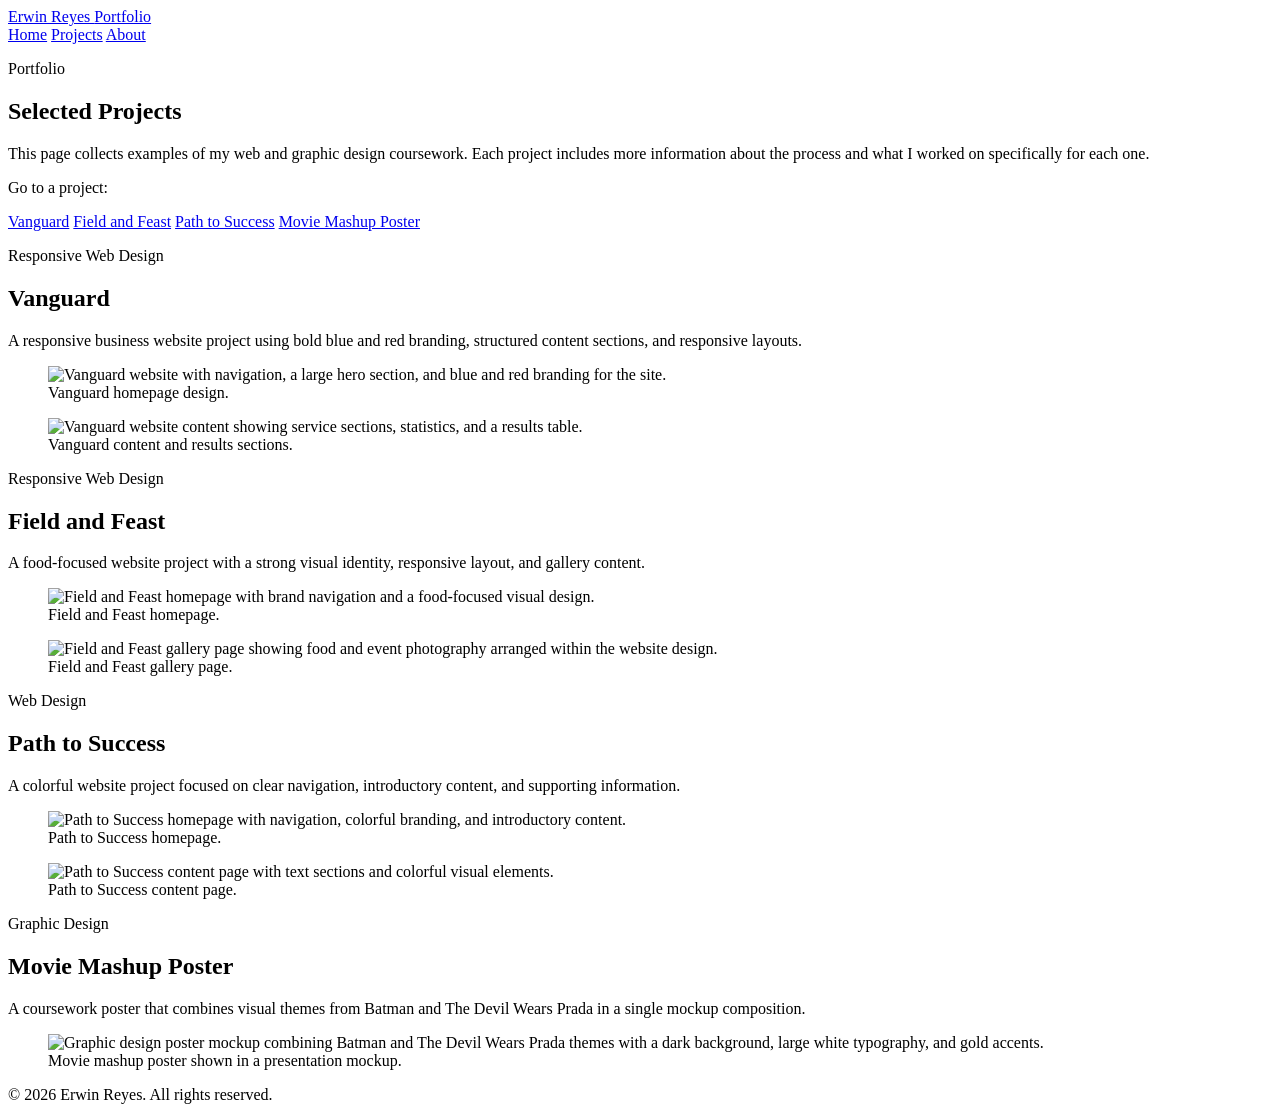
==== project.html @ 3ee5e314 "added section buttons to the project.html" ====
<!DOCTYPE html>
<html lang="en">

<head>
    <meta charset="utf-8">
    <meta name="viewport" content="width=device-width, initial-scale=1">
    <meta name="description" content="View Erwin Reyes's Vanguard, Field and Feast, Path to Success, and Movie Mashup Poster projects with descriptions and screenshots">
    <title>Projects | Erwin Reyes Portfolio</title>
    <link rel="canonical" href="https://ereyes59.github.io/portfolio/project.html">
    <link rel="stylesheet" href="stylesheet.css">
</head>

<body>
    
    <header class="site-header">
        <div class="header-inner">
            <a class="site-logo" href="index.html">
                Erwin Reyes
                <span> Portfolio</span>
            </a>

            <nav class="site-nav" aria-label="Main navigation">
                <a href="index.html">Home</a>
                <a href="project.html" aria-current="page">Projects</a>
                <a href="about.html">About</a>
            </nav>

        </div>
    </header>

    <main id="main-content">
        <section class="container">
            <div class="intro">
                <p class="eyebrow">Portfolio</p>
                <h1>Selected Projects</h1>
                <p>This page collects examples of my web and graphic design coursework. Each project includes more information about the process and what I worked on specifically for each one.</p>
                <nav class="project-jump-nav" aria-label="Jump to project">
                    <p>Go to a project:</p>
                    <a href="#vanguard">Vanguard</a>
                    <a href="#field-and-feast">Field and Feast</a>
                    <a href="#path-to-success">Path to Success</a>
                    <a href="#mashup-poster">Movie Mashup Poster</a>
                </nav>
            </div>
        </section>

        <section id="vanguard" class="container project-section" aria-labelledby="vanguard-heading">
            <div class="intro">
                <p class="eyebrow">Responsive Web Design</p>
                <h2 id="vanguard-heading">Vanguard</h2>
                <p>A responsive business website project using bold blue and red branding, structured content sections, and responsive layouts.</p>
            </div>
            <div class="projects-grid two-column">
                <figure class="project-figure">
                    <img class="project-image" src="assets/images/vanguard-home.png" alt="Vanguard website with navigation, a large hero section, and blue and red branding for the site." width="800" height="629">
                    <figcaption>Vanguard homepage design.</figcaption>
                </figure>

                <figure class="project-figure">
                    <img class="project-image" src="assets/images/vanguard-content.png" alt="Vanguard website content showing service sections, statistics, and a results table." width="800" height="630">
                    <figcaption>Vanguard content and results sections.</figcaption>
                </figure>
            </div>
        </section>

        <section id="field-and-feast" class="container project-section" aria-labelledby="field-heading">
            <div class="intro">
                <p class="eyebrow">Responsive Web Design</p>
                <h2 id="field-heading">Field and Feast</h2>
                <p>A food-focused website project with a strong visual identity, responsive layout, and gallery content.</p>
            </div>
            <div class="projects-grid two-column">
                <figure class="project-figure">
                    <img class="project-image" src="assets/images/field-and-feast-home.png" alt="Field and Feast homepage with brand navigation and a food-focused visual design." width="800" height="1029">
                    <figcaption>Field and Feast homepage.</figcaption>
                </figure>

                <figure class="project-figure">
                    <img class="project-image" src="assets/images/field-and-feast-gallery.png" alt="Field and Feast gallery page showing food and event photography arranged within the website design." width="800" height="1158">
                    <figcaption>Field and Feast gallery page.</figcaption>
                </figure>
            </div>
        </section>

        <section id="path-to-success" class="container project-section" aria-labelledby="path-heading">
            <div class="intro">
                <p class="eyebrow">Web Design</p>
                <h2 id="path-heading">Path to Success</h2>
                <p>A colorful website project focused on clear navigation, introductory content, and supporting information.</p>
            </div>
            <div class="projects-grid two-column">
                <figure class="project-figure">
                    <img class="project-image narrow-project-image" src="assets/images/path-to-success-home.png" alt="Path to Success homepage with navigation, colorful branding, and introductory content." width="486" height="1264">
                    <figcaption>Path to Success homepage.</figcaption>
                </figure>
                <figure class="project-figure">
                    <img class="project-image narrow-project-image" src="assets/images/path-to-success-content.png" alt="Path to Success content page with text sections and colorful visual elements." width="483" height="1259">
                    <figcaption>Path to Success content page.</figcaption>
                </figure>
            </div>
        </section>

        <section id="mashup-poster" class="container project-section" aria-labelledby="poster-heading">
            <div class="intro">
                <p class="eyebrow">Graphic Design</p>
                <h2 id="poster-heading">Movie Mashup Poster</h2>
                <p>A coursework poster that combines visual themes from Batman and The Devil Wears Prada in a single mockup composition.</p>
            </div>
            <figure class="project-figure poster-figure">
                <img class="project-image" src="assets/images/mash-up-poster__mockup.png" alt="Graphic design poster mockup combining Batman and The Devil Wears Prada themes with a dark background, large white typography, and gold accents." width="800" height="600">
                <figcaption>Movie mashup poster shown in a presentation mockup.</figcaption>
            </figure>
            </section>
    </main>

    <footer class="site-footer">
        <div class="container">
            <p>&copy; 2026 Erwin Reyes. All rights reserved.</p>
        </div>
    </footer>
    
</body>
</html>
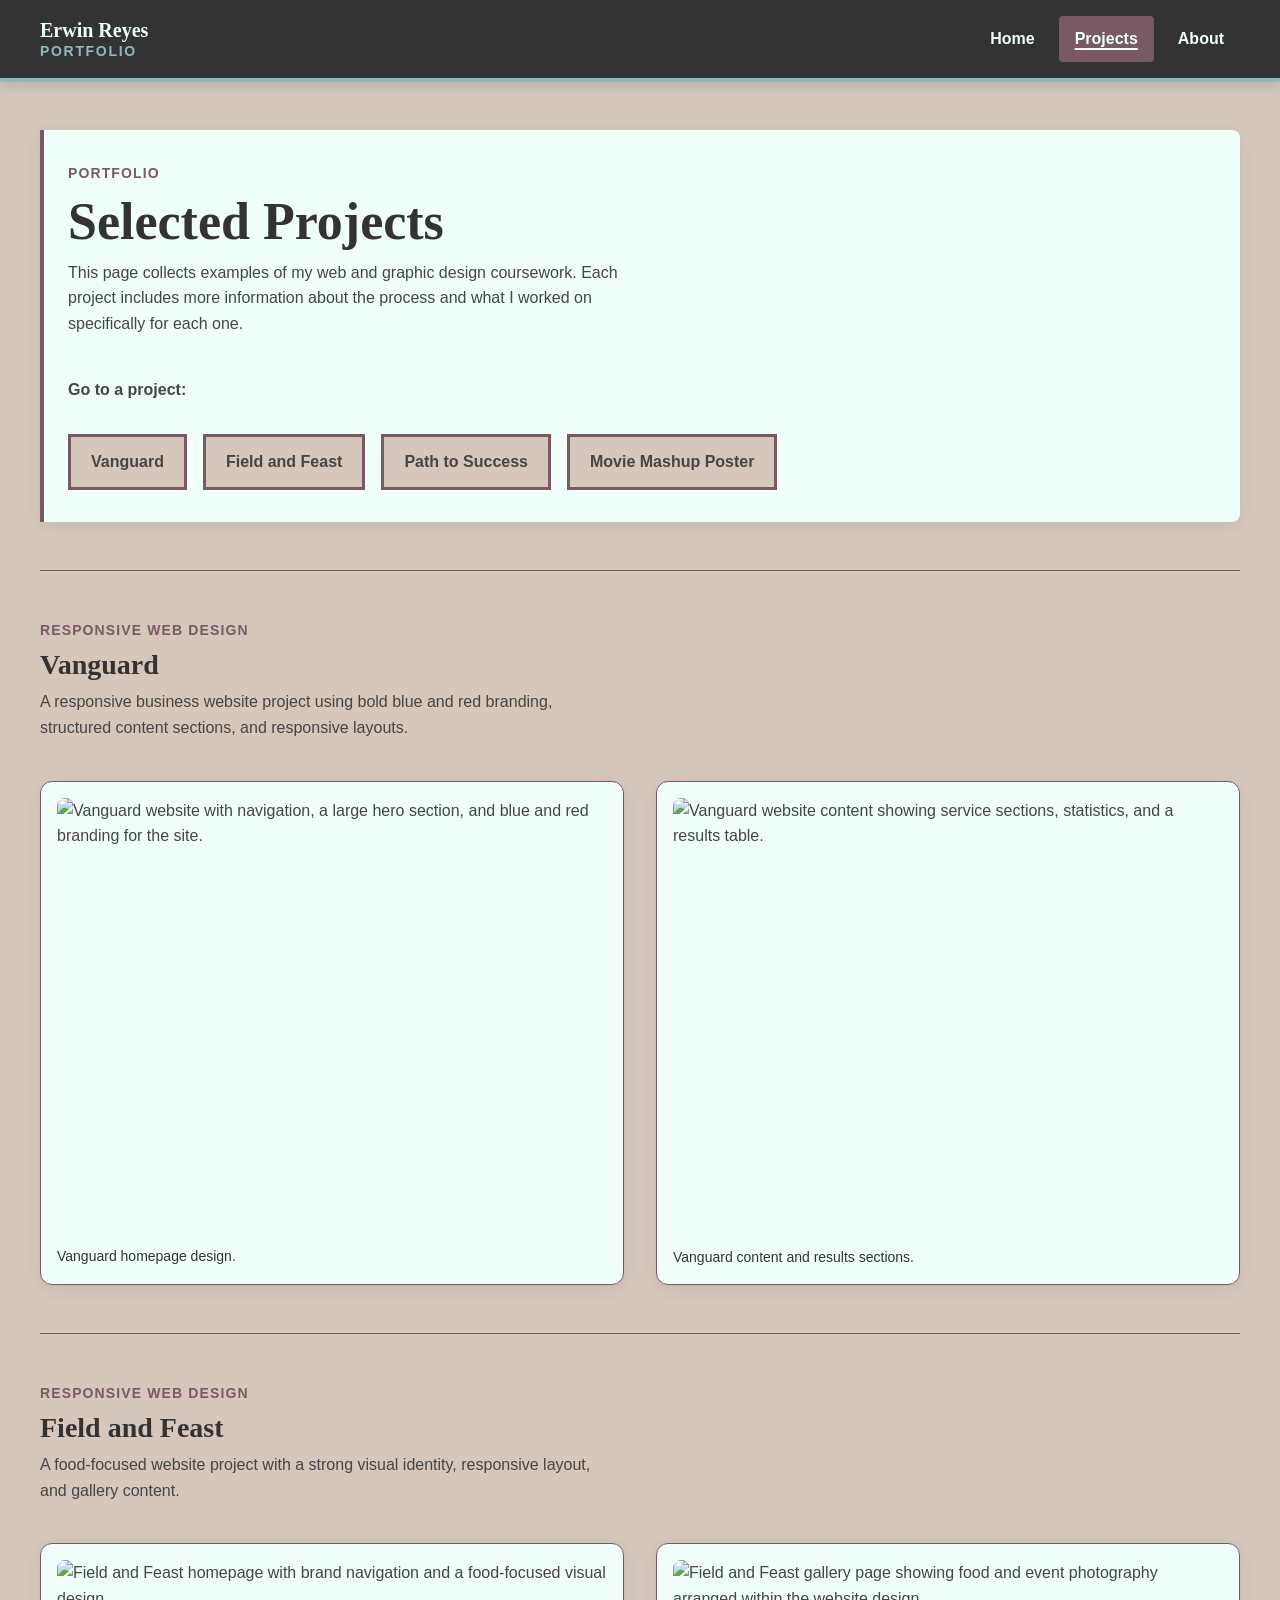
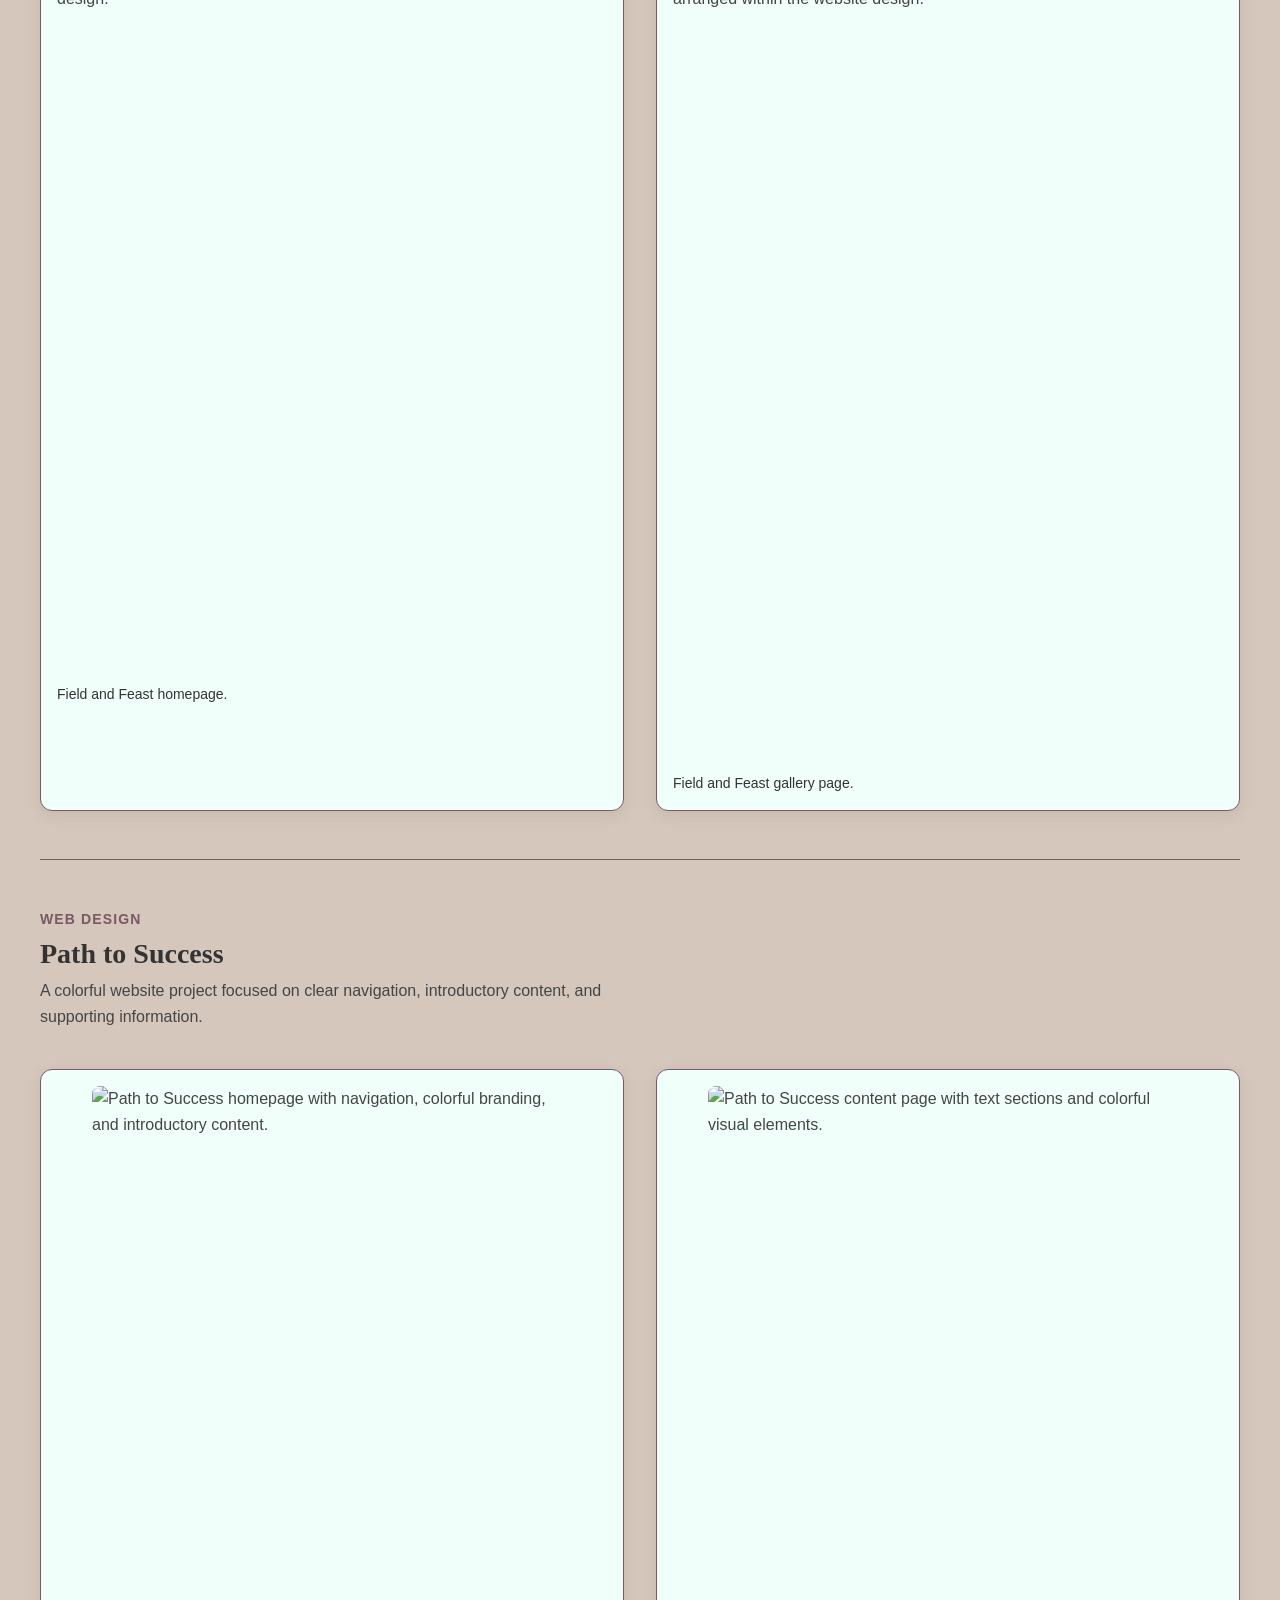
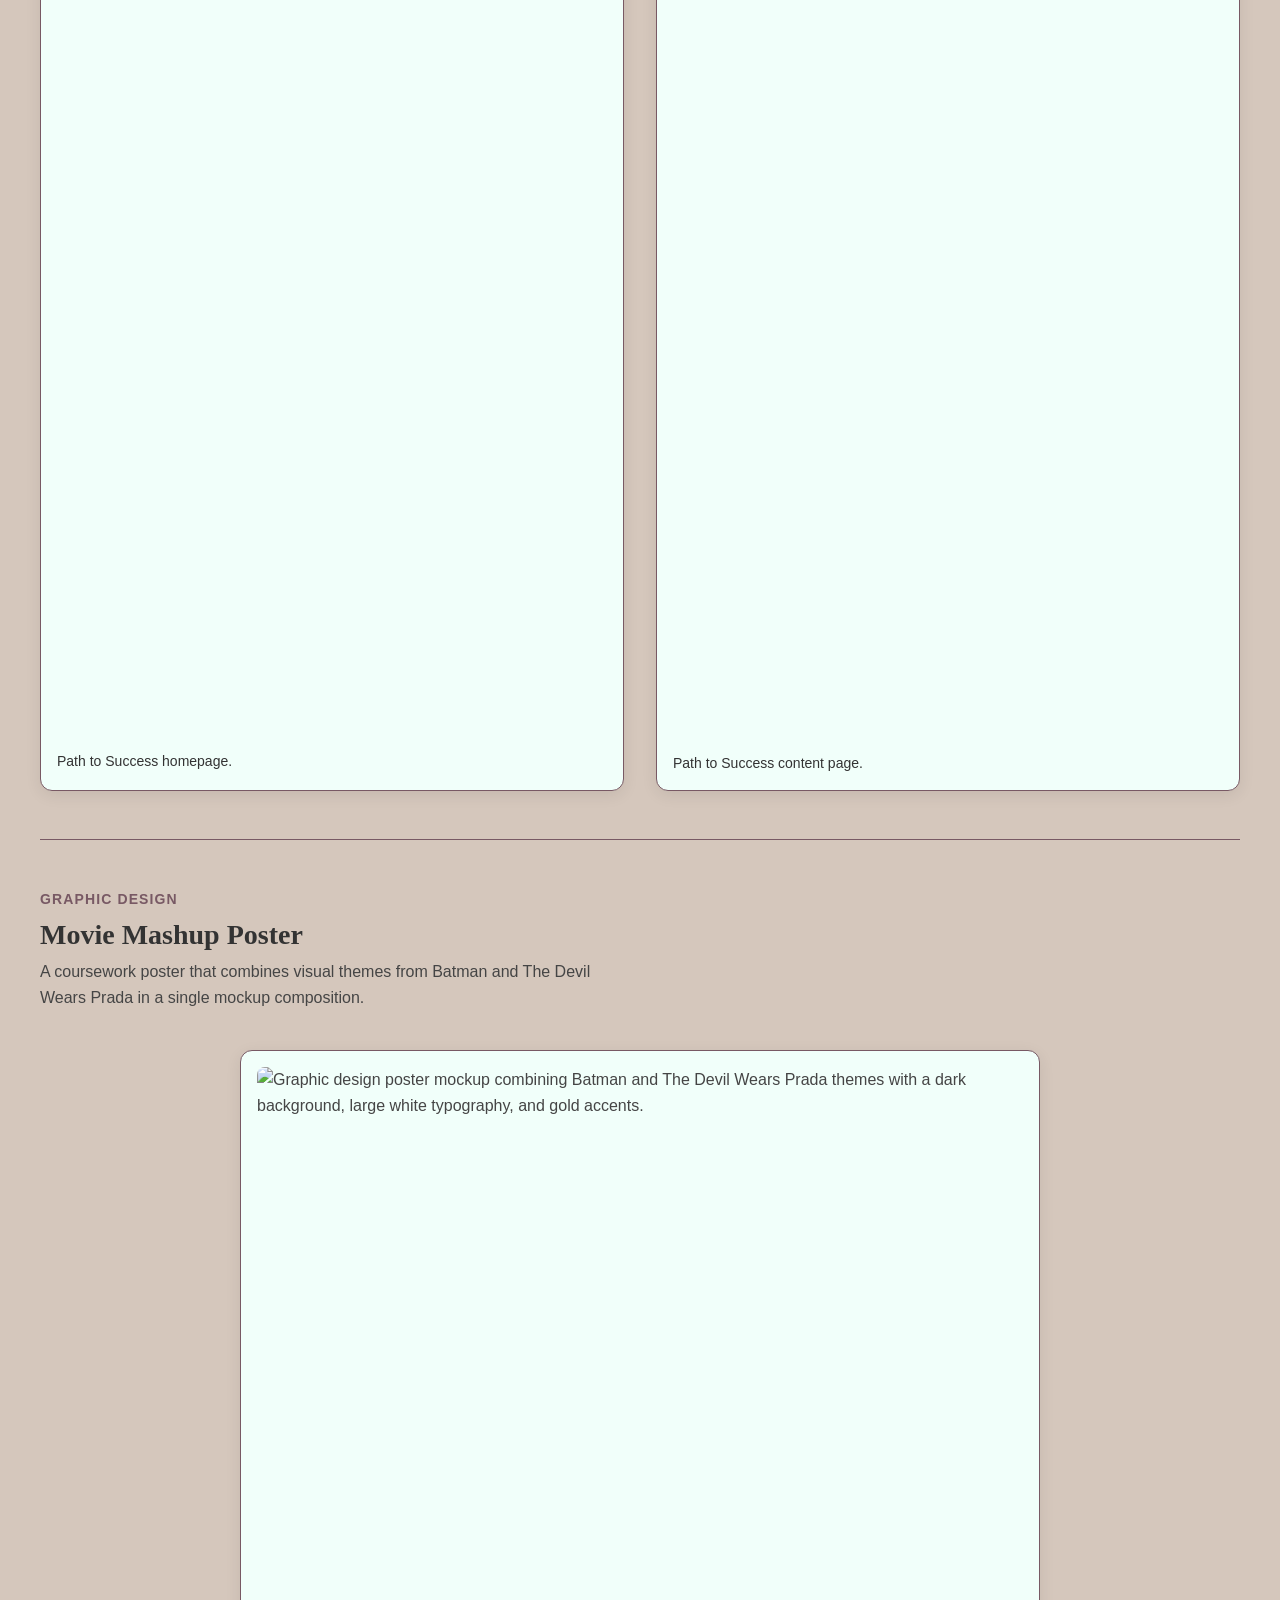
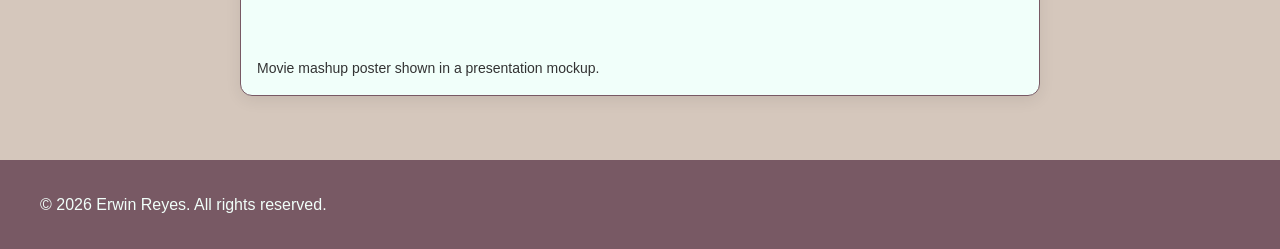
==== commit 188a2bc4: "fixed styling issues for the jump buttons" ====
--- a/project.html
+++ b/project.html
@@ -36,10 +36,11 @@
                 <p>This page collects examples of my web and graphic design coursework. Each project includes more information about the process and what I worked on specifically for each one.</p>
                 <nav class="project-jump-nav" aria-label="Jump to project">
                     <p>Go to a project:</p>
-                    <a href="#vanguard">Vanguard</a>
-                    <a href="#field-and-feast">Field and Feast</a>
-                    <a href="#path-to-success">Path to Success</a>
-                    <a href="#mashup-poster">Movie Mashup Poster</a>
+                    <div class="project-jump-links">
+                    <a class="project-jump-button" href="#vanguard">Vanguard</a>
+                    <a class="project-jump-button" href="#field-and-feast">Field and Feast</a>
+                    <a class="project-jump-button" href="#path-to-success">Path to Success</a>
+                    <a class="project-jump-button" href="#mashup-poster">Movie Mashup Poster</a>
                 </nav>
             </div>
         </section>
--- a/stylesheet.css
+++ b/stylesheet.css
@@ -0,0 +1,786 @@
+@layer reset, base, layout, components, utilities, states, overrides;
+
+@layer reset {
+  /* Reset styles */
+    *,
+    *::before,
+    *::after {
+        box-sizing: border-box;
+    }
+
+    * {
+        margin: 0;
+        padding: 0;
+    }
+}
+
+@layer base {
+  /* Base styles */
+:root {
+
+    /* Colors */
+    --color-primary: #93B7BE;
+    --color-secondary: #785964;
+    --color-secondary-dark: #5B3D49;
+
+    --color-background: #D5C7BC;
+    --color-surface: #F1FFFA;
+
+    --color-text: #454545;
+    --color-strong: #333333;
+    --color-link: #6A4755;
+
+    --color-border: #785964;
+    --color-error: #8B0000;
+
+    --color-black: #000000;
+
+    /* Font & Typography */
+    --font-body: 'Helvetica Neue', Arial, sans-serif;
+    --font-heading: 'Georgia', serif;
+
+    --font-size-sm: 0.875rem;
+    --font-size-base: 1rem;
+    --font-size-lg: 1.25rem;
+    --font-size-xl: 1.75rem;
+    --font-size-xxl: clamp(2.25rem, 5vw, 3.25rem);
+
+    --line-height-body: 1.6;
+    --line-height-heading: 1.15;
+
+    --line-length: 65ch;
+
+    /* Spacing */
+    --spacing-xs: 0.5rem;
+    --spacing-sm: 1rem;
+    --spacing-md: 1.5rem;
+    --spacing-lg: 2rem;
+    --spacing-xl: 3rem;
+    --spacing-xxl: 4rem;
+
+    /* Layout */
+    --container-max: 75rem;
+    --content-max: 50rem;
+    --project-image-narrow-max: 30rem;
+    --poster-max: 50rem;
+    --control-min-height: 2.75rem;
+
+    /* Borders */
+    --border-width-thin: 1px;
+    --border-width-medium: 2px;
+    --border-width-accent: 0.25rem;
+
+    --border-radius-sm: 0.25rem;
+    --border-radius-md: 0.5rem;
+    --border-radius-lg: 0.75rem;
+
+    /* Focus styles */
+    --focus-dark: 3px solid var(--color-black);
+    --focus-light: 3px solid var(--color-surface);
+    --focus-offset: 0.2rem;
+
+    /* Effects */
+    --shadow-header: 0 0.25rem 0.875rem rgb(0 0 0 / 12%);
+    --shadow-card: 0 0.25rem 1rem rgb(0 0 0 / 8%);
+    --shadow-card-hover: 0 0.5rem 1.5rem rgb(0 0 0 / 12%);
+
+    /* Transitions */
+    --transition-fast: 180ms ease;
+
+    }
+
+    html {
+        scroll-behavior: smooth;
+    }
+
+    body {
+        min-height: 100vh;
+        font-family: var(--font-body);
+        font-size: var(--font-size-base);
+        line-height: var(--line-height-body);
+        color: var(--color-text);
+        background-color: var(--color-background);
+    }
+
+    h1, h2, h3, h4, h5, h6 {
+        font-family: var(--font-heading);
+        line-height: var(--line-height-heading);
+        color: var(--color-strong);
+    }
+
+    h1 {
+        font-size: var(--font-size-xxl);
+    }
+
+    h2 {
+        font-size: var(--font-size-xl);
+    }
+
+    h3 {
+        font-size: var(--font-size-lg);
+    }
+
+    p {
+        max-width: var(--line-length);
+    }
+
+    a {
+        color: var(--color-link);
+        text-decoration-thickness: 0.08em;
+        text-underline-offset: 0.2em;
+    }
+
+    label {
+        font-weight: 700;
+        color: var(--color-strong);
+    }
+
+    input,
+    textarea,
+    button {
+        font: inherit;
+    }
+
+    img {
+        display: block;
+        max-width: 100%;
+        height: auto;
+    }
+
+}
+
+
+/* Layout styles */
+
+@layer layout {
+
+    main {
+        display: flex;
+        flex: 1;
+        flex-direction: column;
+        gap: var(--spacing-xl);
+        padding-block: var(--spacing-xl) var(--spacing-xxl);
+    }
+
+    body {
+        display: flex;
+        flex-direction: column;
+    }
+
+    .header-inner {
+        width: min(
+            calc(100% - (var(--spacing-sm) * 2)),
+            var(--container-max)
+        );
+        margin-inline: auto;
+        display: flex;
+        justify-content: space-between;
+        align-items: center;
+        padding-block: var(--spacing-sm);
+    }
+
+    .site-nav {
+        display: flex;
+        align-items: center;
+        gap: var(--spacing-xs);
+    }
+
+    .container {
+        width: min(
+            calc(100% - (var(--spacing-sm) * 2)),
+            var(--container-max)
+        );
+        margin-inline: auto;
+    }
+
+    .projects-grid {
+        display: grid;
+        grid-template-columns: 1fr;
+        gap: var(--spacing-lg);
+        margin-top: var(--spacing-md);
+    }
+
+    .project-jump-nav {
+        display: flex;
+        flex-wrap: wrap;
+        gap: var(--spacing-sm);
+        margin-top: var(--spacing-md);
+    }
+
+    .project-jump-nav p {
+        flex-basis: 100%;
+        font-weight: bold;
+    }
+
+    .project-jump-nav a {
+        text-decoration: underline;
+        text-underline-offset: 0.2em;
+    }
+
+    .contact-form {
+        width: 100%;
+        max-width: var(--content-max);
+        margin-top: var(--spacing-md);
+    }
+
+    .poster-figure {
+        margin-inline: auto;
+    }
+
+/*SMALL SCREENS */
+@media (max-width: 700px) {
+
+    .header-inner {
+        flex-direction: column;
+        align-items: stretch;
+        gap: var(--spacing-md);
+    }
+    
+    .site-logo {
+        align-items: flex-start;
+    }
+
+    .site-nav {
+        display: grid;
+        grid-template-columns: repeat(3, minmax(0, 1fr));
+        width: 100%;
+    }
+
+    main {
+        gap: var(--spacing-lg);
+        padding-block: var(--spacing-lg) var(--spacing-xl);
+    }
+}
+
+@media (min-width: 800px) {    
+    
+    .projects-grid.two-column {
+        grid-template-columns: repeat(2, minmax(0, 1fr));
+    }
+}
+
+}
+
+
+/* Component styles */
+
+@layer components {
+
+/* Header */
+    .site-header {
+        background-color: var(--color-strong);
+        border-bottom: var(--border-width-accent) solid var(--color-primary);
+        box-shadow: var(--shadow-header);
+    }
+
+
+    .site-logo {
+        display: inline-flex;
+        flex-direction: column;
+        color: var(--color-surface);
+        font-family: var(--font-heading);
+        font-size: var(--font-size-lg);
+        font-weight: 700;
+        line-height: 1.1;
+        text-decoration: none;
+    }
+
+    .site-logo span {
+        margin-top: 0.2rem;
+        color: var(--color-primary);
+        font-family: var(--font-body);
+        font-size: var(--font-size-sm);
+        font-weight: 700;
+        letter-spacing: 0.12em;
+        text-transform: uppercase;
+    }
+
+
+    .site-nav a {
+        display: block;
+        padding: calc(var(--spacing-xs) * 1.25) var(--spacing-sm);
+        color: var(--color-surface);
+        border-radius: var(--border-radius-sm);
+        font-weight: 700;
+        text-decoration: none;
+        text-align: center;
+        transition: background-color var(--transition-fast), color var(--transition-fast);
+    }
+
+ /* Intro sections */
+    .intro {
+        display: grid;
+        gap: var(--spacing-xs);
+        padding-block: var(--spacing-sm);
+    }
+
+    main > .container:first-child .intro {
+        padding: var(--spacing-lg) var(--spacing-md);
+        border-left: var(--border-width-accent) solid var(--color-secondary);
+        border-radius: 0 var(--border-radius-md) var(--border-radius-md) 0;
+        background-color: var(--color-surface);
+        box-shadow: var(--shadow-card);
+    }
+
+    .eyebrow,
+    .intro > p:first-child {
+        color: var(--color-secondary);
+        font-size: var(--font-size-sm);
+        font-weight: 700;
+        letter-spacing: 0.08em;
+        text-transform: uppercase;
+    }
+
+    .project-section {
+        padding-top: var(--spacing-lg);
+        border-top: var(--border-width-thin) solid var(--color-secondary);
+        scroll-margin-top: var(--spacing-md);
+    }
+
+    .project-card,
+    .project-figure,
+    .contact-form {
+        border: var(--border-width-thin) solid var(--color-border);
+        border-radius: var(--border-radius-lg);
+        background-color: var(--color-surface);
+        box-shadow: var(--shadow-card);
+    }
+
+    .project-card {
+        display: grid;
+        gap: var(--spacing-sm);
+        padding: var(--spacing-md);
+    }
+
+    .project-figure {
+        overflow: hidden;
+        padding: var(--spacing-sm);
+    }
+
+    .project-image {
+        width: 100%;
+        border-radius: var(--border-radius-md);
+    }
+
+    .narrow-project-image {
+        max-width: var(--project-image-narrow-max);
+        margin-inline: auto;
+    }
+
+    .poster-figure {
+        max-width: var(--poster-max);
+        margin-top: var(--spacing-md);
+    }
+
+    .project-figure figcaption {
+        margin-top: var(--spacing-sm);
+        color: var(--color-strong);
+        font-size: var(--font-size-sm);
+        line-height: 1.5;
+    }
+
+/* Project jump nav */
+    .project-jump-nav {
+        margin-top: var(--spacing-lg);
+    }
+
+    .project-jump-nav > p {
+        margin-bottom: var(--spacing-sm);
+        font-weight: 600;
+    }
+
+    .project-jump-links {
+        display: flex;
+        flex-wrap: wrap;
+        gap: var(--spacing-sm);
+    }
+
+    .project-jump-button {
+        display: inline-flex;
+        align-items: center;
+        justify-content: center;
+
+        padding: 12px 20px;
+
+        background-color: var(--color-background);
+        color: var(--color-text);
+
+        border: 3px solid var(--color-border);
+        border-radius: var(--border-radius);
+
+        font-weight: 600;
+        text-decoration: none;
+
+        cursor: pointer;
+
+        transition:
+            background-color 0.2s ease,
+            color 0.2s ease,
+            transform 0.2s ease;
+    }
+
+    .project-jump-button:hover {
+        background-color: var(--color-primary);
+        color: var(--color-text);
+        border-color: var(--color-secondary);
+        transform: translateY(-2px);
+    }
+
+    .project-jump-button:focus-visible {
+        outline: 3px solid var(--color-text);
+        outline-offset: 3px;
+    }
+
+/* Contact form */
+    .contact-form {
+        padding: var(--spacing-lg);
+    }
+
+    .form-note {
+        max-width: none;
+        padding: calc(var(--spacing-xs) * 1.5) var(--spacing-sm);
+        border-left: var(--border-width-accent) solid var(--color-secondary);
+        background-color: var(--color-background);
+        color: var(--color-strong);
+        font-size: var(--font-size-sm);
+        font-weight: 600;
+    }
+
+    input,
+    textarea {
+        width: 100%;
+        padding: calc(var(--spacing-sm) * 0.75);
+        border: var(--border-width-medium) solid var(--color-strong);
+        border-radius: var(--border-radius-sm);
+        background-color: var(--color-surface);
+        color: var(--color-strong);
+        transition: border-color var(--transition-fast), box-shadow var(--transition-fast);
+    }
+
+    input {
+        min-height: var(--control-min-height);
+    }
+
+    textarea {
+        min-height: 10rem;
+        resize: vertical;
+    }
+
+    .button {
+        align-self: flex-start;
+        min-height: var(--control-min-height);
+        padding: calc(var(--spacing-sm) * 0.75) calc(var(--spacing-sm) * 1.25);
+        border: var(--border-width-medium) solid var(--color-secondary);
+        border-radius: var(--border-radius-sm);
+        background-color: var(--color-secondary);
+        color: var(--color-surface);
+        font-weight: 700;
+        text-decoration: none;
+        cursor: pointer;
+        transition: background-color var(--transition-fast), border-color var(--transition-fast);
+    }
+
+/* Footer */
+    .site-footer {
+        margin-top: auto;
+        padding-block: var(--spacing-lg);
+        background-color: var(--color-secondary);
+        color: var(--color-surface);
+    }
+
+    .site-footer > p {
+        width: min(calc(100% - (var(--spacing-sm) * 2)), var(--container-max));
+        margin-inline: auto;
+    }
+
+    .site-footer p {
+        max-width: none;
+    }
+
+}
+
+
+
+/* Utility classes */
+@layer utilities {
+    .text-center {
+        text-align: center;
+    }
+
+    .flow {
+        display: flex;
+        flex-direction: column;
+        gap: var(--spacing-md);
+    }
+
+    .hidden {
+        display: none;
+    }
+}
+
+
+
+/* State styles */
+@layer states {
+
+    .button:hover {
+        background-color: var(--color-secondary-dark);
+        color: var(--color-surface);
+        border-color: var(--color-secondary-dark);
+    }
+
+    a:focus-visible, 
+    button:focus-visible, 
+    input:focus-visible, 
+    textarea:focus-visible {
+        outline: var(--focus-dark);
+        outline-offset: var(--focus-offset);
+    }
+
+    .button:disabled {
+        opacity: 0.5;
+        cursor: not-allowed;
+    }
+
+    .site-nav a[aria-current="page"] {
+        font-weight: 700;
+        text-decoration: underline;
+        text-decoration-thickness: 0.15em;
+        text-underline-offset: 0.25em;
+    }
+
+    .site-nav a[aria-current="page"],
+    .site-nav a:hover {
+        background-color: var(--color-secondary);
+        color: var(--color-surface);
+    }
+
+    .site-nav a:focus-visible, .site-logo:focus-visible {
+        outline: var(--focus-light);
+    }
+
+    a:not(.site-logo):not(.site-nav a):hover {
+        color: var(--color-secondary-dark);
+    }
+
+    input:focus-visible,
+    textarea:focus-visible {
+        border-color: var(--color-secondary);
+        box-shadow: 0 0 0 var(--border-width-thin) var(--color-secondary);
+    }
+
+
+    input:user-invalid,
+    textarea:user-invalid {
+        border-color: var(--color-error);
+    }
+}
+
+
+
+/* Override styles */
+@layer overrides {
+
+    @media (prefers-reduced-motion: reduce) {
+        html {
+            scroll-behavior: auto;
+        }
+
+        *,
+        *::before,
+        *::after {
+            scroll-behavior: auto !important;
+            transition-duration: 0.01ms !important;
+            animation-duration: 0.01ms !important;
+            animation-iteration-count: 1 !important;
+        }
+    }
+
+    @media print {
+    body {
+        background-color: var(--color-surface);
+        color: var(--color-black);
+    }
+
+    a {
+        text-decoration: underline;
+        color: var(--color-black);
+    }
+    
+    .site-nav, .site-footer, .button {
+        display: none;
+    }
+
+    .project-card,
+    .project-figure,
+    .contact-form,
+    main > .container:first-child .intro {
+        box-shadow: none;
+    }
+
+}
+}
+
+
+
+
+
+/* REFACTORING EVIDENCE 
+
+Before: There was repeated spacing and color values that were going to be used in the style sheet
+After: Custom properties were created in the :root selector to store the values for spacing and color, which were then used throughout the style sheet to maintain consistency and make future changes easier.
+
+Before: Component styles could require more specific selectors to override global styles, leading to increased specificity and potential conflicts.
+After: Cascade layer and simple class selectors were used to reduce specificity and make it easier to override styles when necessary.
+
+Before: Card values were mixed with global values, making it difficult to maintain consistency and update styles.
+After: Component specific properties such as card --card-padding and --card-border-radius were scoped inside the .project-card selector to ensure that they only apply to the card component and do not affect other elements on the page.
+*/
+
+
+
+/* ARCHITECTURE NOTES
+
+The style sheet uses cascade layers in the order of reset, base, layout, components, utilities, states, and overrides. This keeps the styles organized and allows for easier maintenance and overrides. Custom properties in :root stores reusable values for colors, spacing, and other design tokens, ensuring consistency across the site. Component-specific properties are scoped to their respective selectors to avoid conflicts and maintain modularity. Media queries are used for print styles to ensure a clean output when printing the page. Browser checks were performed at different screen sizes to ensure responsiveness and accessibility so far. The index.html used is from a previous assignment to simply to test the styles and ensure that they are working as expected. Hover, keyboard focus, and disabled states were also tested as well as a print check to ensure that the styles were applied correctly. 
+
+
+
+/* Image Inventory 
+
+Image Number (File Name): Purpose | Source | License/Permission | Original Format | Current Format | Current Dimensions | Expected Display Size
+
+Image 1 (vanguard-home.png): Showcase the Vanguard website and homepage design | Original Work created by me for coursework | Original work | PNG | PNG | 1598 x 1257 px | 800 x 629 px
+Image 2 (vanguard-content.png): Showcase additional content and layout of the site | Original work created by me for coursework | Original work | PNG | PNG | 1596 x 1257px | 800 x 630px 
+Image 3 (field-and-feast-home.png): Showcase the Field and Feast and homepage layout | Original work created by me for coursework | Original Work | PNG | PNG | 872 × 1122 px | 800 × 1029 px
+Image 4 (field-and-feast-gallery.png): Showcase the gallery and visual presentation of the site | Original work created by me for coursework | Original Work | PNG | PNG | 873 × 1263 px | 800 × 1158 px
+Image 5 (path-to-success-home.png): Showcase the Path to Success website and homepage design | Original work created by me for coursework | Original Work | PNG | PNG | 486 × 1264 px | 486 × 1264 px
+Image 6 (path-to-success-content.png): Showcase additional content and page design | Original work created by me for coursework | Original Work | PNG | PNG | 483 × 1259 px | 483 × 1259 px
+Image 7 (mash-up-poster_mockup.png): Showcase the mashup poster in a realistic mockup presentation | Original work created by me for coursework | Original Work. Third-party characters/branding used as part of coursework | PNG | PNG | 4000 × 3000 px | 800 × 600 px
+
+
+
+/* Alt Text Plan 
+
+Image Number (File Name): Image type | Alt text Draft/alt treatment
+
+Image 1 (vanguard-home.png): Informative | "Screenshot of the Vanguard website homepage showing the Vanguard logo, navigation menu, hero section, and blue and red visual design."
+Image 2 (vanguard-content.png): Informative | "Screenshot of the Vanguard website showing the services and results sections with structured text, statistics, and a results table."
+Image 3 (field-and-feast-home.png): Informative | "Screenshot of the Field and Feast homepage featuring the brand logo, the navigation, and a food-focused visual design."
+Image 4 (field-and-feast-gallery.png): Informative | "Screenshot of the Field and Feast Gallery page showing a collection of food and event photography presented within the website design."
+Image 5 (path-to-success-home.png): Informative | "Screenshot of the Path to Success homepage showing the website navigation, colorful branding, and introductory content."
+Image 6 (path-to-success-content.png): Informative | "Screenshot of the Path to Success website showing additional content, text sections, and colorful visual elements."
+Image 7 (mash-up-poster_mockup.png): Complex | "Mockup of a graphic design poster combining Batman and The Devil Wears Prada themes with a dark background, large white typography, and gold accents combine the themes from both movies into single composition."
+
+
+
+/* Media
+
+No audio, video, animation, or embedded media currently planned. The main media assets will be screenshots of projects I have completed, which will be presented as static images. Captions will be provided where additional context may be needed. ALt text will be provided for accessibility as well. 
+
+
+
+/* Typography
+
+Font | Source | License | Fallback | Weights/Styles Used | Loading Strategy
+
+Helvetica Neue | System Font | No font web license needed | Arial, sans-serif | Regular, bold, default body text | No external font file needs to load
+Georgia | System Font | No font web license needed | Serif | Regular, bold, default heading text | No external font file needs to load
+
+
+
+/* Optimization Risk
+
+Asset 1 (mash-up-poster_mockup.png): Performance risk because the image is large at approximately 21 MB, making it larger than the other portfolio images causing the page to potentially load slower. To optimize this, resize the image to an appropriate display size and convert it to a more optimized format such as WebP or screenshot the mockup similar to the other projects and resize accordingly.
+
+Asset 2 (vanguard-home.png): Performance risk because this image and other similar image sizes are approximately at nearly 2 MB. It may take longer to load for those on slower connection speeds. To optimize this, compress and resize the image while maintaining the resolution to ensure no quality is lost.
+
+Asset 3 (field-and-feast-gallery.png): Performance/layout risk because the image is around 1.07 MB, and is more of a narrow image as it is displaying the site when using a narrow display. It could affect loading and page performance. To optimize this, compress the image and use responsive sizing so it display appropriately across different screen sizes.
+
+
+
+/* Evidence Plan
+
+For file size, I will check the file size of each image before adding it to the final website. Larger files will be compressed or converted to a more efficient format.
+For dimensions, I will check the pixel dimensions of each image and compare them to the expected display size to make sure images are being displayed properly.
+For responsive behavior, I will test my portfolio at different screen sizes including a narrow, medium, and large size to make sure images and layouts resize correctly and as intended without causing any overflow or horizontal scrolling.
+For loading, I will use the browser's developer tools and Lighthouse to check image loading and page performance. 
+For accessibility, I will check that the informative images have useful alt text, and test the navigation with a keyboard and use an accessibility checker such as Lighthouse to identify any accessibility issues.
+
+
+/* Created  9/20/26 
+/* 1. ASSET INVENTORY
+
+Asset | Type | Source
+
+1. vanguard-home.png | Project Screenshot | Original coursework
+2,vanguard-content.png | Project screenshot	| Original coursework	
+3.field-and-feast-home.png | Project screenshot	| Original coursework	
+4.field-and-feast-gallery.png | Project screenshot | Original coursework	
+5.path-to-success-home.png | Project screenshot | Original coursework
+6.path-to-success-content.png | Project screenshot | Original coursework	
+7.mash-up-poster__mockup.png | Design mockup | Original coursework using third-party Batman and The Devil Wears Prada imagery/branding	
+
+/* 2. RESPONSIVE IMAGES
+
+The screenshots are way larger than the space they are expected to occupy on the page. Keeping them at the original sizes would cause unnecessary loading time. 
+I will optimize the images by resizing them to a more suitable display size and converting larger PNG files to WebP where needed. Most of the png screenshots can be resized to around 800px wide because the portfolio layout uses a 1200px max container and the images do not need to display at their original size.
+The mashup poster mockup is the biggest performance concern. The original dimensions and file size are really large, so reduction it to around 800px wide and using a compressed WebP version will help improve the performance of the page.
+If the final portfolio displays the images at different sizes across screen widths, the srcset and sizes can be used to provide appropriately sized versions.
+
+/* 3. ART DIRECTION
+
+The portfolio images are all screenshots of completed work of websites and graphic design projects I have done, so the full composition is important to understand the work. I don not plan to crop the images differently for mobile and desktop because doing so would remove important parts of the project. The same composition can be used across responsive layouts while allowing the image itself to scale down to fit the available space. The portfolio wil use a responsive image width like max-width: 100% to prevent any type of overflow.  
+
+/* 4. Alt Text and Alternatives
+
+The portfolio images are all informative because they show examples of my previous work. Each screenshot will have alt text that describes what is shown as well. The alt text plan is listed above as well.
+
+/* 5. SVG/MEDIA/EMBED ACCESSIBILITY 
+
+My portfolio does not require any type of embedded media. The media assets used in my portfolio mainly consists of static screenshots of my previous projects. As for image accessibility, project titles, descriptions, and any other information would be provided through actual HTML code.
+
+/* 6. TYPOGRAPHY SYSTEM
+
+The portfolio uses Helvetica Neue for the body text and Georgia
+for the headings. The base font size is 16px, and the headings
+use larger font sizes to create a clear hierarchy. Paragraphs
+also have a max width of 65ch so the lines do not get too long
+on larger screens. The line height helps keep the text easier
+to read.
+
+/* 7. FONT LOADING
+
+The portfolio uses system fonts instead of loading custom web
+fonts. Helvetica Neue uses Arial as a fallback, and Georgia uses
+a serif fallback if it is not available. Since the fonts are
+already available as system fonts, there are no external font
+files that need to load.
+
+/* 8. LAYOUT STABILITY
+
+The images use max-width: 100% and height: auto so they can
+resize with the page without going outside of their containers.
+The image width and height will also be included in the HTML
+when the images are added. This will help the browser know how
+much space to reserve for the images and help prevent the layout
+from moving while the images load.
+
+/* 9. TESTING EVIDENCE
+
+I tested the portfolio at narrow, medium, and large screen sizes
+to make sure the layout responds correctly. I also tested the
+page at 200% zoom to make sure the content stays readable and
+usable.
+
+I checked the image dimensions and file sizes and made sure the
+images stay within their containers without causing horizontal
+scrolling. I also checked the alt text for the portfolio images
+and made sure the images have useful descriptions.
+
+I used browser developer tools and Lighthouse to check the
+portfolio's performance and accessibility. The portfolio was
+also checked on different screen sizes to make sure the layout
+and images work properly. After testing, everything is working
+as expected.
+
+*/
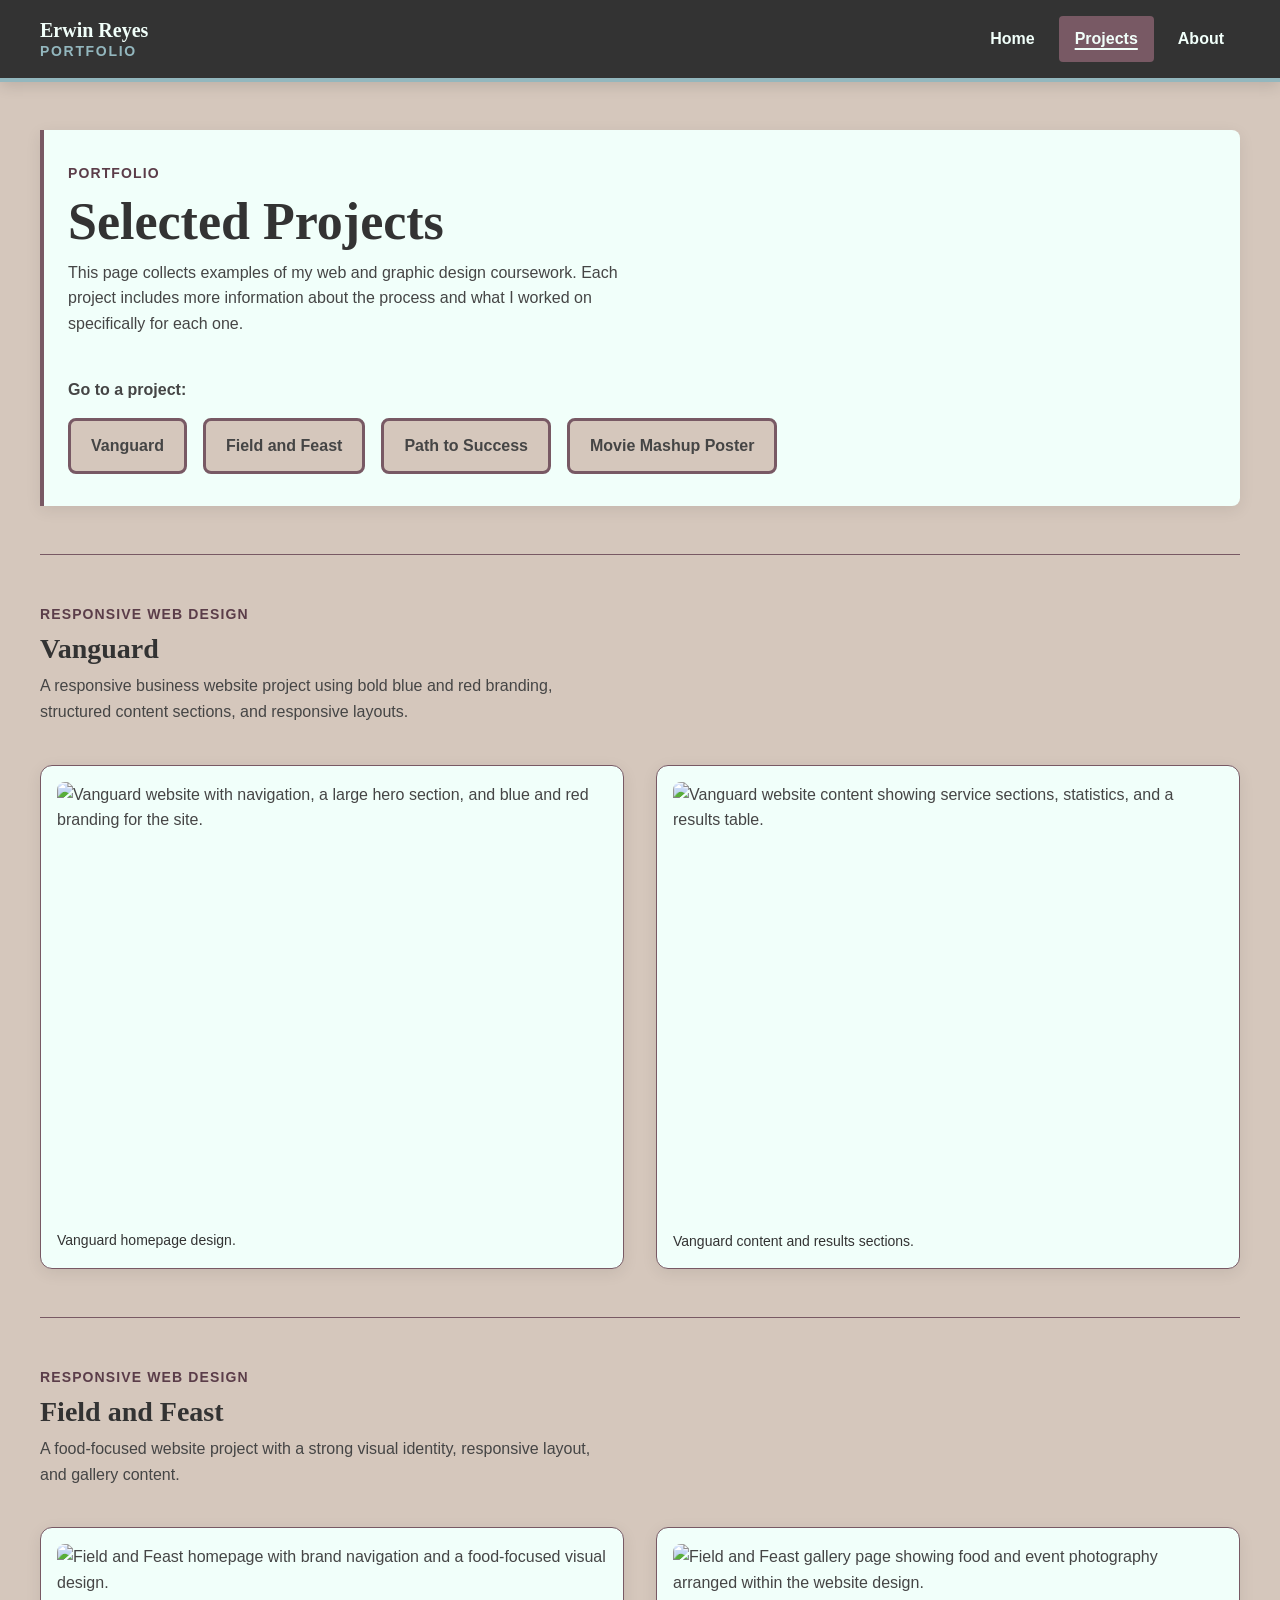
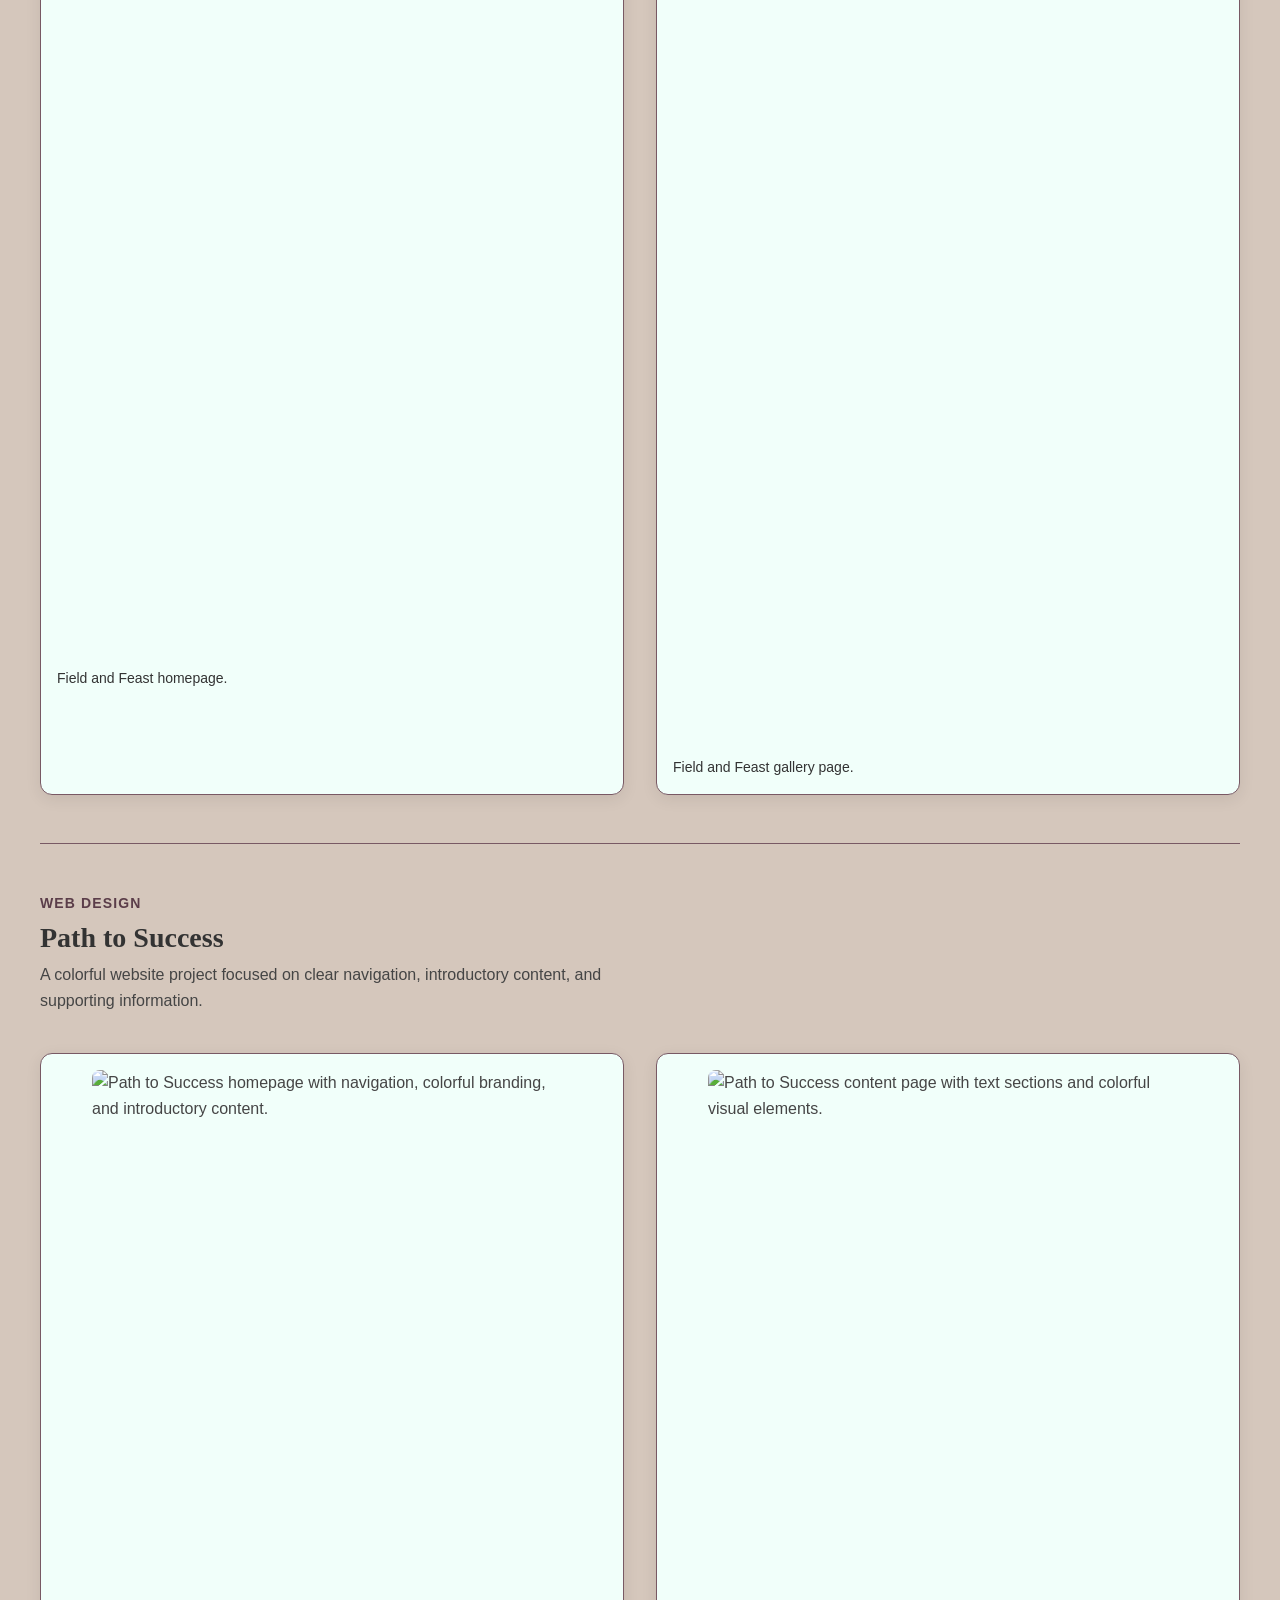
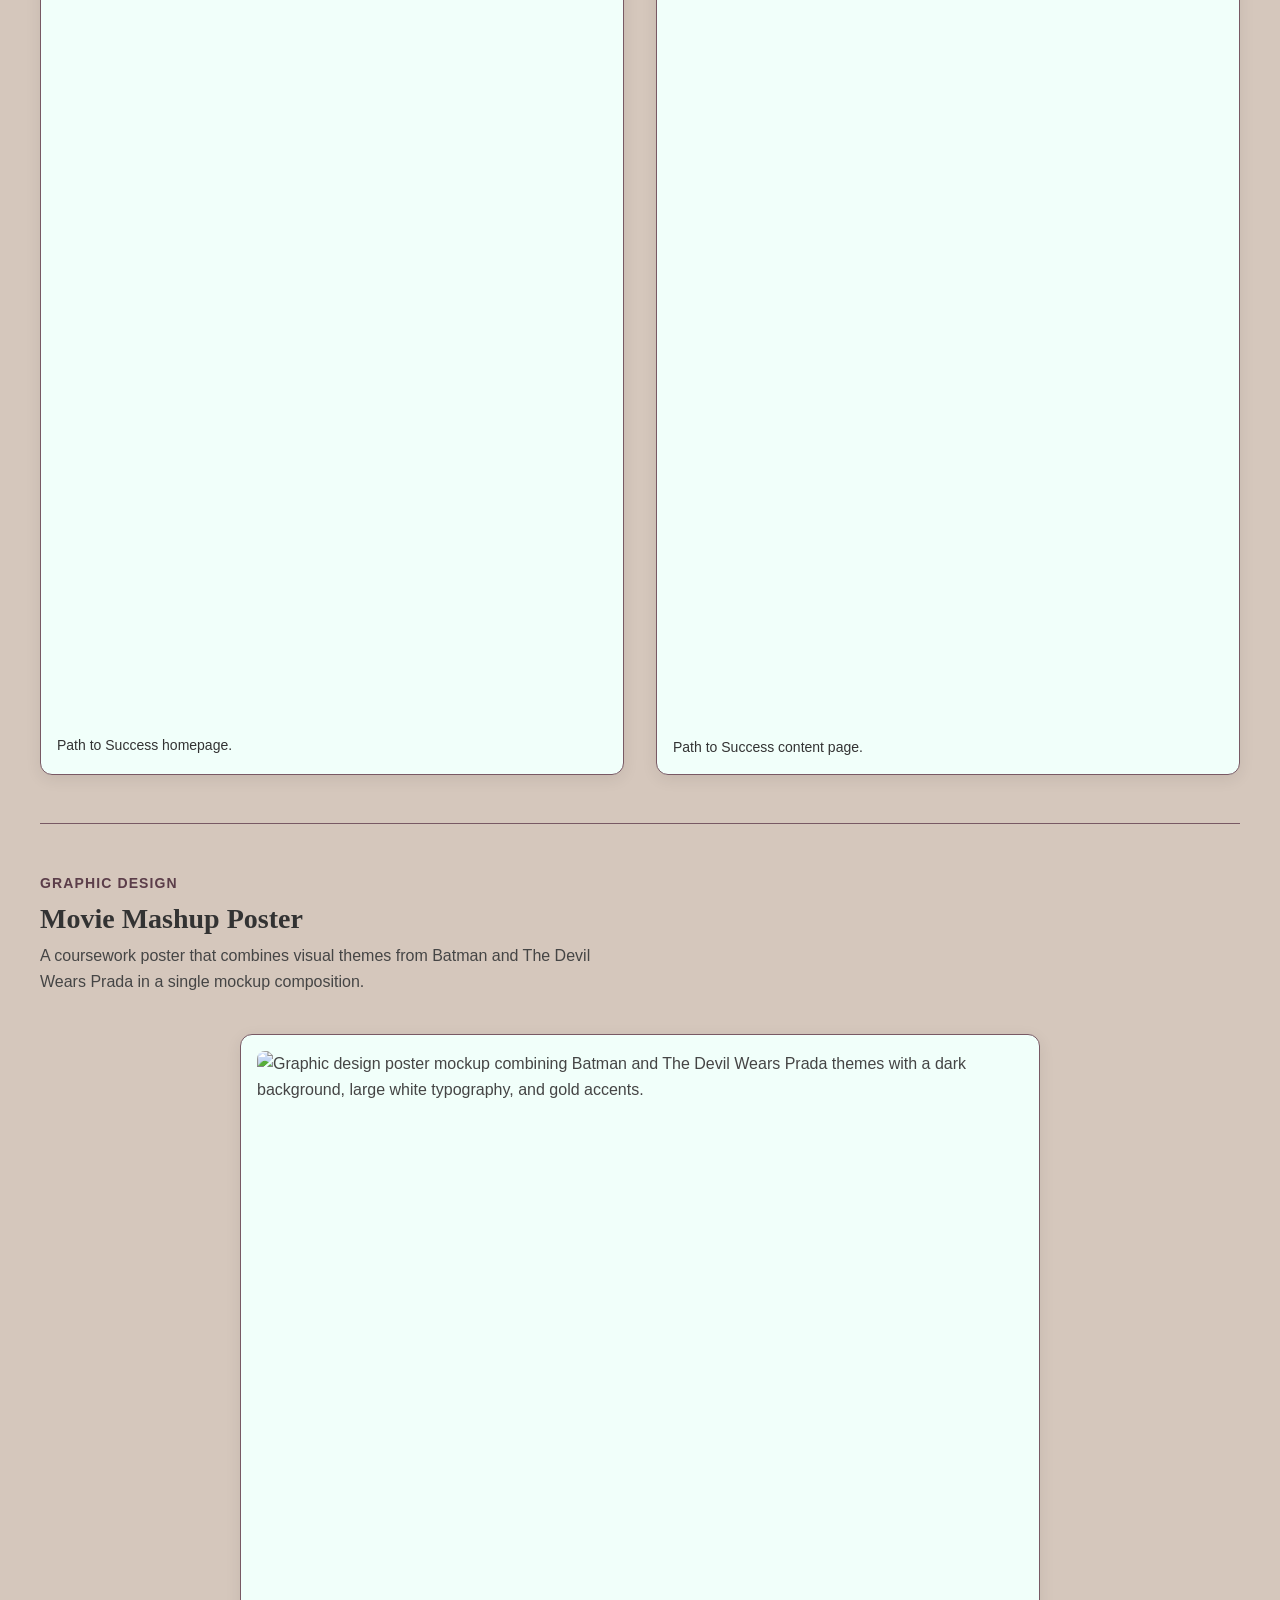
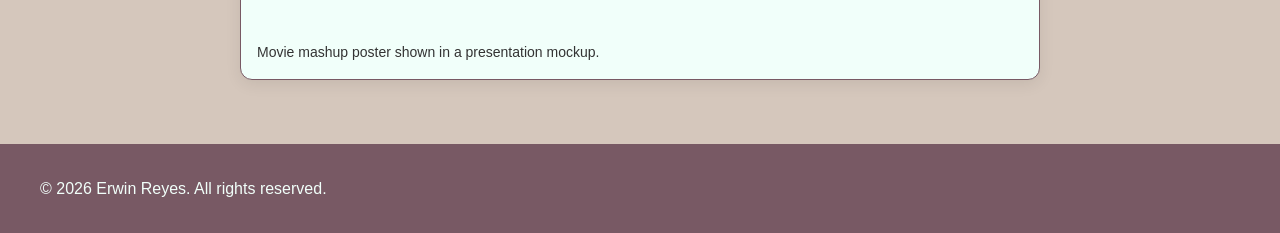
==== commit 4e2333ed: "additional fixes from earlier" ====
--- a/project.html
+++ b/project.html
@@ -41,6 +41,7 @@
                     <a class="project-jump-button" href="#field-and-feast">Field and Feast</a>
                     <a class="project-jump-button" href="#path-to-success">Path to Success</a>
                     <a class="project-jump-button" href="#mashup-poster">Movie Mashup Poster</a>
+                    </div>
                 </nav>
             </div>
         </section>
--- a/stylesheet.css
+++ b/stylesheet.css
@@ -200,23 +200,6 @@
         margin-top: var(--spacing-md);
     }
 
-    .project-jump-nav {
-        display: flex;
-        flex-wrap: wrap;
-        gap: var(--spacing-sm);
-        margin-top: var(--spacing-md);
-    }
-
-    .project-jump-nav p {
-        flex-basis: 100%;
-        font-weight: bold;
-    }
-
-    .project-jump-nav a {
-        text-decoration: underline;
-        text-underline-offset: 0.2em;
-    }
-
     .contact-form {
         width: 100%;
         max-width: var(--content-max);
@@ -324,7 +307,7 @@
 
     .eyebrow,
     .intro > p:first-child {
-        color: var(--color-secondary);
+        color: var(--color-secondary-dark);
         font-size: var(--font-size-sm);
         font-weight: 700;
         letter-spacing: 0.08em;
@@ -406,7 +389,7 @@
         color: var(--color-text);
 
         border: 3px solid var(--color-border);
-        border-radius: var(--border-radius);
+        border-radius: var(--border-radius-md);
 
         font-weight: 600;
         text-decoration: none;
@@ -421,7 +404,7 @@
 
     .project-jump-button:hover {
         background-color: var(--color-primary);
-        color: var(--color-text);
+        color: var(--color-strong);
         border-color: var(--color-secondary);
         transform: translateY(-2px);
     }
@@ -617,170 +600,5 @@
     main > .container:first-child .intro {
         box-shadow: none;
     }
-
-}
-}
-
-
-
-
-
-/* REFACTORING EVIDENCE 
-
-Before: There was repeated spacing and color values that were going to be used in the style sheet
-After: Custom properties were created in the :root selector to store the values for spacing and color, which were then used throughout the style sheet to maintain consistency and make future changes easier.
-
-Before: Component styles could require more specific selectors to override global styles, leading to increased specificity and potential conflicts.
-After: Cascade layer and simple class selectors were used to reduce specificity and make it easier to override styles when necessary.
-
-Before: Card values were mixed with global values, making it difficult to maintain consistency and update styles.
-After: Component specific properties such as card --card-padding and --card-border-radius were scoped inside the .project-card selector to ensure that they only apply to the card component and do not affect other elements on the page.
-*/
-
-
-
-/* ARCHITECTURE NOTES
-
-The style sheet uses cascade layers in the order of reset, base, layout, components, utilities, states, and overrides. This keeps the styles organized and allows for easier maintenance and overrides. Custom properties in :root stores reusable values for colors, spacing, and other design tokens, ensuring consistency across the site. Component-specific properties are scoped to their respective selectors to avoid conflicts and maintain modularity. Media queries are used for print styles to ensure a clean output when printing the page. Browser checks were performed at different screen sizes to ensure responsiveness and accessibility so far. The index.html used is from a previous assignment to simply to test the styles and ensure that they are working as expected. Hover, keyboard focus, and disabled states were also tested as well as a print check to ensure that the styles were applied correctly. 
-
-
-
-/* Image Inventory 
-
-Image Number (File Name): Purpose | Source | License/Permission | Original Format | Current Format | Current Dimensions | Expected Display Size
-
-Image 1 (vanguard-home.png): Showcase the Vanguard website and homepage design | Original Work created by me for coursework | Original work | PNG | PNG | 1598 x 1257 px | 800 x 629 px
-Image 2 (vanguard-content.png): Showcase additional content and layout of the site | Original work created by me for coursework | Original work | PNG | PNG | 1596 x 1257px | 800 x 630px 
-Image 3 (field-and-feast-home.png): Showcase the Field and Feast and homepage layout | Original work created by me for coursework | Original Work | PNG | PNG | 872 × 1122 px | 800 × 1029 px
-Image 4 (field-and-feast-gallery.png): Showcase the gallery and visual presentation of the site | Original work created by me for coursework | Original Work | PNG | PNG | 873 × 1263 px | 800 × 1158 px
-Image 5 (path-to-success-home.png): Showcase the Path to Success website and homepage design | Original work created by me for coursework | Original Work | PNG | PNG | 486 × 1264 px | 486 × 1264 px
-Image 6 (path-to-success-content.png): Showcase additional content and page design | Original work created by me for coursework | Original Work | PNG | PNG | 483 × 1259 px | 483 × 1259 px
-Image 7 (mash-up-poster_mockup.png): Showcase the mashup poster in a realistic mockup presentation | Original work created by me for coursework | Original Work. Third-party characters/branding used as part of coursework | PNG | PNG | 4000 × 3000 px | 800 × 600 px
-
-
-
-/* Alt Text Plan 
-
-Image Number (File Name): Image type | Alt text Draft/alt treatment
-
-Image 1 (vanguard-home.png): Informative | "Screenshot of the Vanguard website homepage showing the Vanguard logo, navigation menu, hero section, and blue and red visual design."
-Image 2 (vanguard-content.png): Informative | "Screenshot of the Vanguard website showing the services and results sections with structured text, statistics, and a results table."
-Image 3 (field-and-feast-home.png): Informative | "Screenshot of the Field and Feast homepage featuring the brand logo, the navigation, and a food-focused visual design."
-Image 4 (field-and-feast-gallery.png): Informative | "Screenshot of the Field and Feast Gallery page showing a collection of food and event photography presented within the website design."
-Image 5 (path-to-success-home.png): Informative | "Screenshot of the Path to Success homepage showing the website navigation, colorful branding, and introductory content."
-Image 6 (path-to-success-content.png): Informative | "Screenshot of the Path to Success website showing additional content, text sections, and colorful visual elements."
-Image 7 (mash-up-poster_mockup.png): Complex | "Mockup of a graphic design poster combining Batman and The Devil Wears Prada themes with a dark background, large white typography, and gold accents combine the themes from both movies into single composition."
-
-
-
-/* Media
-
-No audio, video, animation, or embedded media currently planned. The main media assets will be screenshots of projects I have completed, which will be presented as static images. Captions will be provided where additional context may be needed. ALt text will be provided for accessibility as well. 
-
-
-
-/* Typography
-
-Font | Source | License | Fallback | Weights/Styles Used | Loading Strategy
-
-Helvetica Neue | System Font | No font web license needed | Arial, sans-serif | Regular, bold, default body text | No external font file needs to load
-Georgia | System Font | No font web license needed | Serif | Regular, bold, default heading text | No external font file needs to load
-
-
-
-/* Optimization Risk
-
-Asset 1 (mash-up-poster_mockup.png): Performance risk because the image is large at approximately 21 MB, making it larger than the other portfolio images causing the page to potentially load slower. To optimize this, resize the image to an appropriate display size and convert it to a more optimized format such as WebP or screenshot the mockup similar to the other projects and resize accordingly.
-
-Asset 2 (vanguard-home.png): Performance risk because this image and other similar image sizes are approximately at nearly 2 MB. It may take longer to load for those on slower connection speeds. To optimize this, compress and resize the image while maintaining the resolution to ensure no quality is lost.
-
-Asset 3 (field-and-feast-gallery.png): Performance/layout risk because the image is around 1.07 MB, and is more of a narrow image as it is displaying the site when using a narrow display. It could affect loading and page performance. To optimize this, compress the image and use responsive sizing so it display appropriately across different screen sizes.
-
-
-
-/* Evidence Plan
-
-For file size, I will check the file size of each image before adding it to the final website. Larger files will be compressed or converted to a more efficient format.
-For dimensions, I will check the pixel dimensions of each image and compare them to the expected display size to make sure images are being displayed properly.
-For responsive behavior, I will test my portfolio at different screen sizes including a narrow, medium, and large size to make sure images and layouts resize correctly and as intended without causing any overflow or horizontal scrolling.
-For loading, I will use the browser's developer tools and Lighthouse to check image loading and page performance. 
-For accessibility, I will check that the informative images have useful alt text, and test the navigation with a keyboard and use an accessibility checker such as Lighthouse to identify any accessibility issues.
-
-
-/* Created  9/20/26 
-/* 1. ASSET INVENTORY
-
-Asset | Type | Source
-
-1. vanguard-home.png | Project Screenshot | Original coursework
-2,vanguard-content.png | Project screenshot	| Original coursework	
-3.field-and-feast-home.png | Project screenshot	| Original coursework	
-4.field-and-feast-gallery.png | Project screenshot | Original coursework	
-5.path-to-success-home.png | Project screenshot | Original coursework
-6.path-to-success-content.png | Project screenshot | Original coursework	
-7.mash-up-poster__mockup.png | Design mockup | Original coursework using third-party Batman and The Devil Wears Prada imagery/branding	
-
-/* 2. RESPONSIVE IMAGES
-
-The screenshots are way larger than the space they are expected to occupy on the page. Keeping them at the original sizes would cause unnecessary loading time. 
-I will optimize the images by resizing them to a more suitable display size and converting larger PNG files to WebP where needed. Most of the png screenshots can be resized to around 800px wide because the portfolio layout uses a 1200px max container and the images do not need to display at their original size.
-The mashup poster mockup is the biggest performance concern. The original dimensions and file size are really large, so reduction it to around 800px wide and using a compressed WebP version will help improve the performance of the page.
-If the final portfolio displays the images at different sizes across screen widths, the srcset and sizes can be used to provide appropriately sized versions.
-
-/* 3. ART DIRECTION
-
-The portfolio images are all screenshots of completed work of websites and graphic design projects I have done, so the full composition is important to understand the work. I don not plan to crop the images differently for mobile and desktop because doing so would remove important parts of the project. The same composition can be used across responsive layouts while allowing the image itself to scale down to fit the available space. The portfolio wil use a responsive image width like max-width: 100% to prevent any type of overflow.  
-
-/* 4. Alt Text and Alternatives
-
-The portfolio images are all informative because they show examples of my previous work. Each screenshot will have alt text that describes what is shown as well. The alt text plan is listed above as well.
-
-/* 5. SVG/MEDIA/EMBED ACCESSIBILITY 
-
-My portfolio does not require any type of embedded media. The media assets used in my portfolio mainly consists of static screenshots of my previous projects. As for image accessibility, project titles, descriptions, and any other information would be provided through actual HTML code.
-
-/* 6. TYPOGRAPHY SYSTEM
-
-The portfolio uses Helvetica Neue for the body text and Georgia
-for the headings. The base font size is 16px, and the headings
-use larger font sizes to create a clear hierarchy. Paragraphs
-also have a max width of 65ch so the lines do not get too long
-on larger screens. The line height helps keep the text easier
-to read.
-
-/* 7. FONT LOADING
-
-The portfolio uses system fonts instead of loading custom web
-fonts. Helvetica Neue uses Arial as a fallback, and Georgia uses
-a serif fallback if it is not available. Since the fonts are
-already available as system fonts, there are no external font
-files that need to load.
-
-/* 8. LAYOUT STABILITY
-
-The images use max-width: 100% and height: auto so they can
-resize with the page without going outside of their containers.
-The image width and height will also be included in the HTML
-when the images are added. This will help the browser know how
-much space to reserve for the images and help prevent the layout
-from moving while the images load.
-
-/* 9. TESTING EVIDENCE
-
-I tested the portfolio at narrow, medium, and large screen sizes
-to make sure the layout responds correctly. I also tested the
-page at 200% zoom to make sure the content stays readable and
-usable.
-
-I checked the image dimensions and file sizes and made sure the
-images stay within their containers without causing horizontal
-scrolling. I also checked the alt text for the portfolio images
-and made sure the images have useful descriptions.
-
-I used browser developer tools and Lighthouse to check the
-portfolio's performance and accessibility. The portfolio was
-also checked on different screen sizes to make sure the layout
-and images work properly. After testing, everything is working
-as expected.
-
-*/+}
+}
